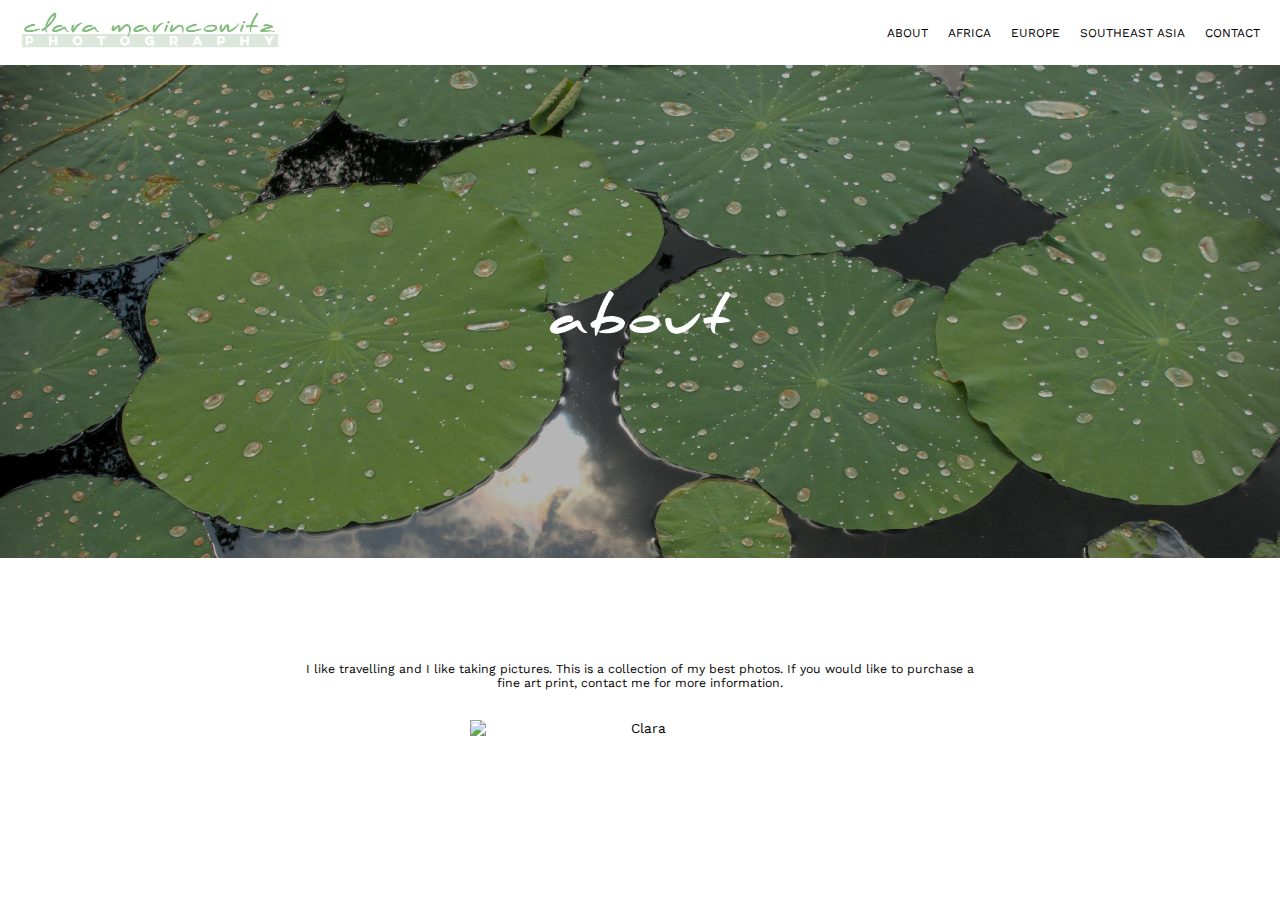
==== index.html @ 0cf4aa8b "France photos added" ====
<!DOCTYPE html>
<html lang="en">
<head>
    <meta charset="UTF-8">
    <meta name="viewport" content="width=device-width, initial-scale=1.0">
    <title>Clara Marincowitz Photography</title>
    <link rel="stylesheet" href="styles.css">
    <link href="https://fonts.googleapis.com/css2?family=Work+Sans:wght@400;700&display=swap" rel="stylesheet">
</head>
<body>
    <div class="container">
        <header>
            <div class="header-content">
                <h1>
                    <img src="images/logo.jpg" alt="Clara Marincowitz Photography Logo">
                </h1>
            <nav>
                <ul>
                    <li><a href="index.html">ABOUT</a></li>
                    <li><a href="africa.html">AFRICA</a></li>
                    <li><a href="europe.html">EUROPE</a></li>
                    <li><a href="southeastasia.html">SOUTHEAST ASIA</a></li>
                    <li><a href="contact.html">CONTACT</a></li>
                </ul>
            </nav>
        </div>
        </header>
        <main>
            <section id = "banner">
                <img src="images/about.jpg" alt="Water Lilies">
            </section>
            <section id="about">
                
                <div class="centered-text">
                    <p> I like travelling and I like taking pictures. This is a collection of my best photos. If you would like to purchase a fine art print, contact me for more information. </p>
                </div>
                
                                     
                <div class="centered-image-container">
                    <img class="centered-image" src="images/clara.jpg" alt="Clara">
                </div>
<!--
                <div class="role">
                    <h3>Presidents</h3>
                    <p>The presidents are responsible for discipline and control in the Chapter. The President is also responsible for reporting to the National Vice President where Chapter growth and updating of member lists is concerned.</p>
                </div>
                <div class="role">
                    <h3>Vice Presidents</h3>
                    <p>The Vice President will be the PRO for the Chapter, and is responsible for promoting the Chapter and the events organized by the Chapter. The Vice President is to notify all the other Vice Presidents or Presidents as well as the National President, National Vice President and National PRO of all events organized by his Chapter as well as all other Biking events that his Chapter plans to attend. This is to ensure that the events being organized by a chapter can be supported by the other chapters, and when other events are attended all members camp in the same spot and that someone gets appointed to keep enough space for all the members attending the event.</p>
                </div>
                <div class="role">
                    <h3>Treasurer</h3>
                    <p>The Treasurer is responsible for ALL the financial details, banking and control of all moneys linked to the Chapter. A treasurer is only appointed if the specific chapter so requires.</p>
                </div>
                <div class="role">
                    <h3>Road Captains</h3>
                    <p>Road Captains traveling in groups can have a all chapters travel. It is the responsibility of the appointed Road Captain to see to the safety of the members riding in the group. The Road Captain will also plan the trips decided on and liaise with other chapters Road Captains joining on route. A Road Captain is only appointed if the specific chapter so requires.</p>
                </div>
-->
            </section>
        </main>
        <footer>

        </footer>
    </div>
</body>
</html>
---- styles.css ----
html {
    overflow-y: scroll;
}

body, h1, h2, h3, p {
    margin: 0;
    padding: 0;
}

.container {
    width: 100%;
    margin: 0 auto;
}

header h1 {
    margin: 0.1em 0; /* 0.5em */
    margin-left: 20px;
    text-align: left; /* This will center the contents of the h1 tag */
}

header h1 img {
    max-width: 30%; /* This ensures the image is responsive and fits within its container */
    height: auto; /* This maintains the aspect ratio of the image 
    display: inline-block; /* This allows text-align center to work on the image */
}

.header-content {
    display: flex;
    justify-content: space-between; /* Distribute space between logo and nav */
    align-items: center; /* Center items vertically */
}

nav ul {
    display: flex;
    list-style-type: none;
    padding: 0;
    margin: 0;
    align-items: center; /* Center items vertically if your nav has multiple lines */
}

nav ul li {
    display: inline;
    margin-right: 20px;
}

nav ul li a {
    text-decoration: none;
    color: #000;
    font-family: 'Work Sans', sans-serif; /* Using the imported Work Sans font */
    font-size: 0.75em;
    white-space: nowrap; 
}

#banner img {
    max-width: 100%; /* This ensures the image is responsive and fits within its container */
    height: auto;
    margin-bottom: 100px
}

h1 {
    font-size: 3em;
    margin-top: 0.5em;
}

main {
    background: #fff;
}

.linked-images {
    text-align: center
}

.linked-images a {
    /* display: inline-block*/
    margin-right: 30px;  /* Adds space between the images */

    text-decoration: none;
    color: #000;
    font-family: 'Work Sans', sans-serif; /* Using the imported Work Sans font */
    font-size: 0.75em;
}

/* Removes margin from the last image */

.linked-images a:last-child {
    margin-right: 0;  
}

.linked-images img {
    max-width: 25%; 
    height: auto;
}

/*
.flex-center {
    display: flex;
    justify-content: center;
}

.flex-center-w40 {
    display: flex;
    justify-content: center;
    width: 40%;
    height: auto;
}
*/

#about {
/*    padding: 100px;*/
    font-family: 'Work Sans', sans-serif;
    font-size: 0.85em;
    text-align: center;
    margin-left: 300px;
    margin-right: 300px
}

.role {
    margin-bottom: 0px;
}

.role h3 {
    font-size: 1.5em;
    color: #000;
    margin-bottom: 5px;
    font-family: 'Work Sans', sans-serif; /* Using the imported Work Sans font */
}

.role p {
    font-size: 1em;
    line-height: 1.5;
    color: #333;
    font-family: 'Work Sans', sans-serif;
}

footer {
    text-align: center;
    padding: 10px;
    margin-bottom: 100px
}

footer img {
    width: 32px;
    height: 32px;
    margin: 0 10px;
}

/* ...previous CSS... */

footer img {
    width: 32px;
    height: 32px;
    margin: 0 10px;
}

/* Additional Styles */

h2 {
    padding-top: 100px;
    text-align: center
}

h2 img {
    max-width: 90%; /* This ensures the image is responsive and fits within its container */
    height: auto; /* This maintains the aspect ratio of the image 
    display: inline-block; /* This allows text-align center to work on the image */
}


/*DELETE LATER?

/* Utility classes for images to be used in HTML */
.img-placeholder {
    background-color: #ccc;
    width: 100%; /* Adjust as needed */
    height: 200px; /* Adjust as needed */
    display: block;
    color: #333;
    text-align: center;
    line-height: 200px; /* Same as height to center text vertically */
    font-size: 1em;
    margin-bottom: 20px;
}

/* Responsive design adjustments */
@media (max-width: 768px) {
    .container {
        width: 95%;
    }

    nav ul li {
        display: block;
        margin-bottom: 10px;
    }

    nav ul li a {
        display: block;
    }

    .role {
        padding: 10px;
    }
}
*/

.photos-content {
    text-align: center;
}

.photos-content img {
    display: block;
    margin: 10px auto;
}

.image-container {
    display: flex;
    justify-content: center;
    align-items: center;
    gap: 30px; /* This creates space between the images */
    margin-top: 10px; /* This adds space above the images */
    margin-bottom: 30px;
}

.side-by-side-image {
    width: 30%; /* Adjust this value to control image size */
    max-width: 500px; /* Optional: set a maximum width for larger screens */
    height: auto;
}

.centered-image-container {
    display: flex;
    justify-content: center;
    margin-top: 30px; /* Adds space between the top images and the centered image */
    margin-bottom: 30px;
}

.centered-image {
    width: 50%; /* Adjust this value to control the size of the centered image */
    max-width: 800px; /* Optional: set a maximum width for larger screens */
    height: auto;
}

.centered-text {
    display: flex;
    justify-content: center;
    font-family: 'Work Sans', sans-serif;
    font-size: 0.9em;
    text-align: center;
}
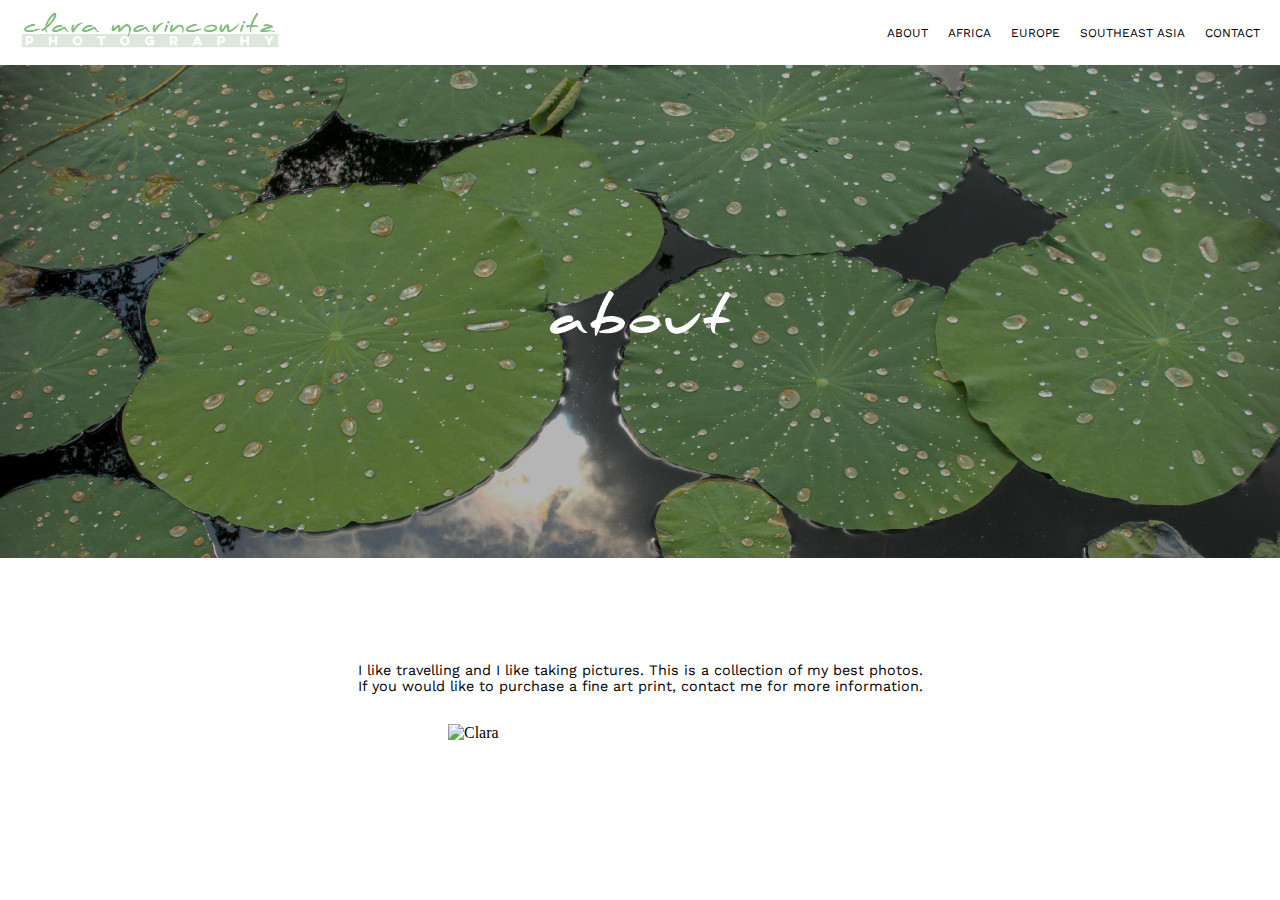
==== commit c1b12c08: "about page fix" ====
--- a/index.html
+++ b/index.html
@@ -29,39 +29,16 @@
             <section id = "banner">
                 <img src="images/about.jpg" alt="Water Lilies">
             </section>
+            
             <section id="about">
                 
                 <div class="centered-text">
-                    <p> I like travelling and I like taking pictures. This is a collection of my best photos. If you would like to purchase a fine art print, contact me for more information. </p>
+                    <p> I like travelling and I like taking pictures. This is a collection of my best photos.<br>If you would like to purchase a fine art print, contact me for more information. </p>
+                </div>
+                                  
+                <div class="about-centered-image-container">
+                    <img class="about-centered-image" src="images/clara.jpg" alt="Clara">
                 </div>
                 
-                                     
-                <div class="centered-image-container">
-                    <img class="centered-image" src="images/clara.jpg" alt="Clara">
-                </div>
-<!--
-                <div class="role">
-                    <h3>Presidents</h3>
-                    <p>The presidents are responsible for discipline and control in the Chapter. The President is also responsible for reporting to the National Vice President where Chapter growth and updating of member lists is concerned.</p>
-                </div>
-                <div class="role">
-                    <h3>Vice Presidents</h3>
-                    <p>The Vice President will be the PRO for the Chapter, and is responsible for promoting the Chapter and the events organized by the Chapter. The Vice President is to notify all the other Vice Presidents or Presidents as well as the National President, National Vice President and National PRO of all events organized by his Chapter as well as all other Biking events that his Chapter plans to attend. This is to ensure that the events being organized by a chapter can be supported by the other chapters, and when other events are attended all members camp in the same spot and that someone gets appointed to keep enough space for all the members attending the event.</p>
-                </div>
-                <div class="role">
-                    <h3>Treasurer</h3>
-                    <p>The Treasurer is responsible for ALL the financial details, banking and control of all moneys linked to the Chapter. A treasurer is only appointed if the specific chapter so requires.</p>
-                </div>
-                <div class="role">
-                    <h3>Road Captains</h3>
-                    <p>Road Captains traveling in groups can have a all chapters travel. It is the responsibility of the appointed Road Captain to see to the safety of the members riding in the group. The Road Captain will also plan the trips decided on and liaise with other chapters Road Captains joining on route. A Road Captain is only appointed if the specific chapter so requires.</p>
-                </div>
--->
             </section>
-        </main>
-        <footer>
 
-        </footer>
-    </div>
-</body>
-</html>
--- a/styles.css
+++ b/styles.css
@@ -105,15 +105,6 @@
 }
 */
 
-#about {
-/*    padding: 100px;*/
-    font-family: 'Work Sans', sans-serif;
-    font-size: 0.85em;
-    text-align: center;
-    margin-left: 300px;
-    margin-right: 300px
-}
-
 .role {
     margin-bottom: 0px;
 }
@@ -123,13 +114,6 @@
     color: #000;
     margin-bottom: 5px;
     font-family: 'Work Sans', sans-serif; /* Using the imported Work Sans font */
-}
-
-.role p {
-    font-size: 1em;
-    line-height: 1.5;
-    color: #333;
-    font-family: 'Work Sans', sans-serif;
 }
 
 footer {
@@ -239,10 +223,29 @@
     height: auto;
 }
 
+.about-centered-image-container {
+    display: flex;
+    justify-content: center;
+    margin-top: 30px; /* Adds space between the top images and the centered image */
+    margin-bottom: 100px;
+}
+
+.about-centered-image {
+    width: 30%; /* Adjust this value to control the size of the centered image */
+    max-width: 800px; /* Optional: set a maximum width for larger screens */
+    height: auto;
+}
+
 .centered-text {
     display: flex;
     justify-content: center;
+    align-items: center;
     font-family: 'Work Sans', sans-serif;
     font-size: 0.9em;
-    text-align: center;
+    text-align: justify; /* This justifies the text */
+}
+
+.centered-text p {
+    max-width: 600px; /* Adjust this value to your desired width */
+    padding: 0 50px; /* This adds some padding on the sides */
 }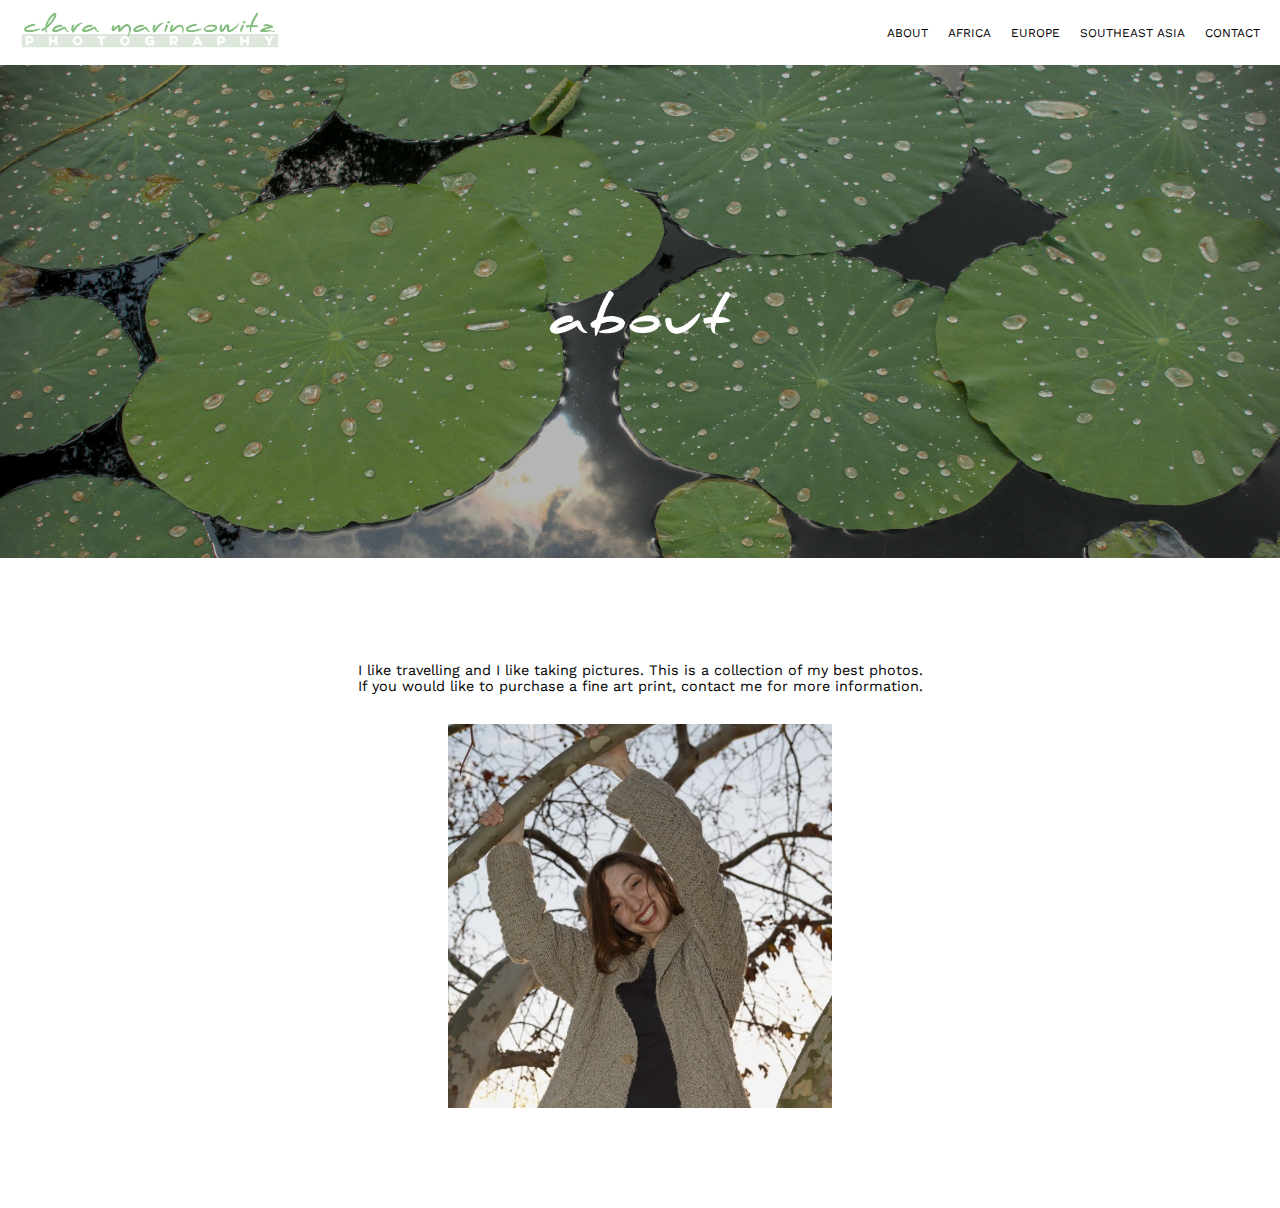
==== commit f072ae02: "clara photo fix" ====
--- a/index.html
+++ b/index.html
@@ -25,6 +25,7 @@
             </nav>
         </div>
         </header>
+        
         <main>
             <section id = "banner">
                 <img src="images/about.jpg" alt="Water Lilies">
@@ -37,8 +38,9 @@
                 </div>
                                   
                 <div class="about-centered-image-container">
-                    <img class="about-centered-image" src="images/clara.jpg" alt="Clara">
+                    <img class="about-centered-image" src="images/clara_photo.JPG" alt="Clara">
                 </div>
                 
             </section>
+        </main>
 
--- a/styles.css
+++ b/styles.css
@@ -248,4 +248,4 @@
 .centered-text p {
     max-width: 600px; /* Adjust this value to your desired width */
     padding: 0 50px; /* This adds some padding on the sides */
-}+}
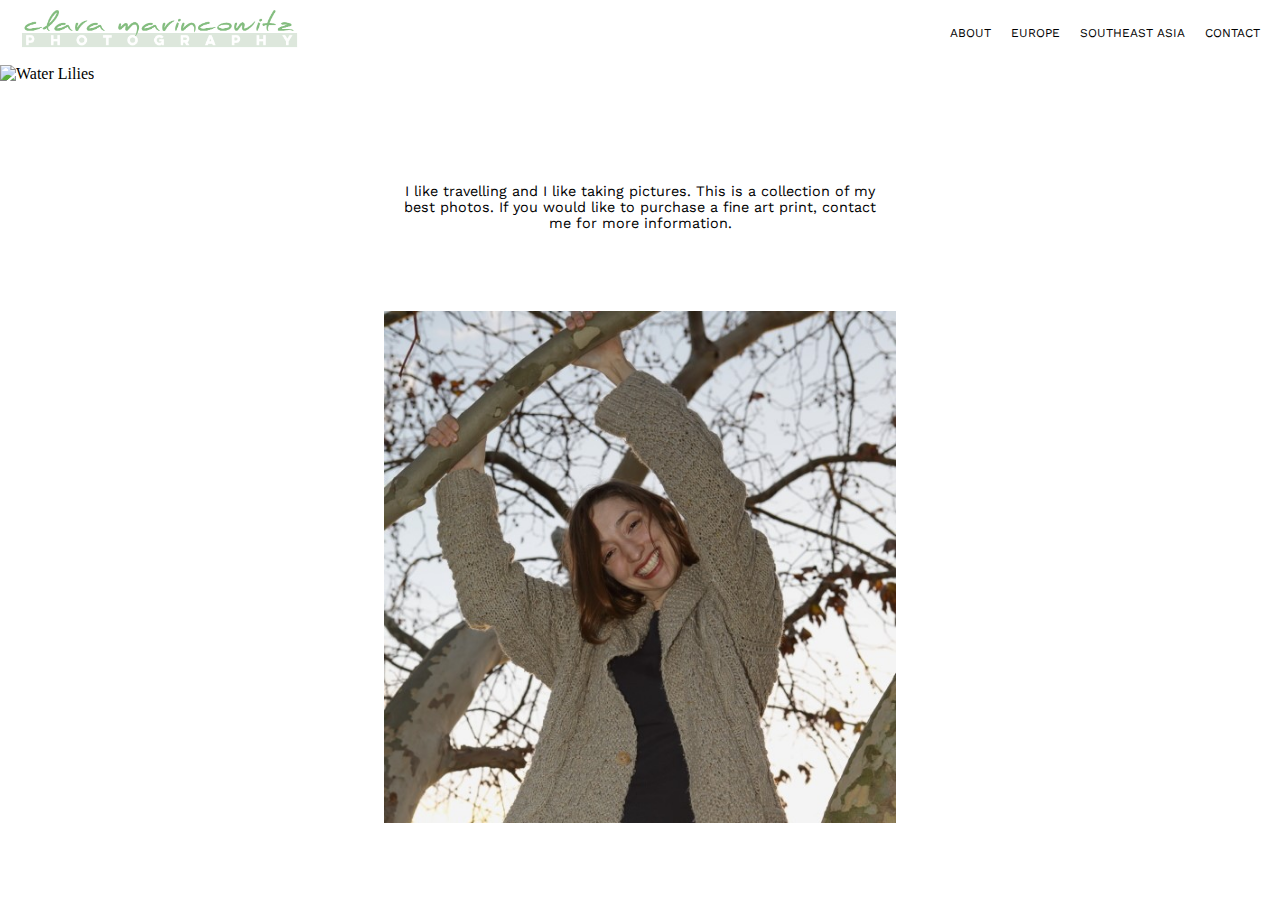
==== commit 051cc7ed: "Add missing closing tags" ====
--- a/index.html
+++ b/index.html
@@ -14,33 +14,34 @@
                 <h1>
                     <img src="images/logo.jpg" alt="Clara Marincowitz Photography Logo">
                 </h1>
-            <nav>
-                <ul>
-                    <li><a href="index.html">ABOUT</a></li>
-                    <li><a href="africa.html">AFRICA</a></li>
-                    <li><a href="europe.html">EUROPE</a></li>
-                    <li><a href="southeastasia.html">SOUTHEAST ASIA</a></li>
-                    <li><a href="contact.html">CONTACT</a></li>
-                </ul>
-            </nav>
-        </div>
+                <nav>
+                    <ul>
+                        <li><a href="index.html">ABOUT</a></li>
+                        <li><a href="europe.html">EUROPE</a></li>
+                        <li><a href="southeastasia.html">SOUTHEAST ASIA</a></li>
+                        <li><a href="contact.html">CONTACT</a></li>
+                    </ul>
+                </nav>
+            </div>
         </header>
         
         <main>
             <section id = "banner">
-                <img src="images/about.jpg" alt="Water Lilies">
+                <img src="images/banners/about.jpg" alt="Water Lilies">
             </section>
             
             <section id="about">
                 
                 <div class="centered-text">
-                    <p> I like travelling and I like taking pictures. This is a collection of my best photos.<br>If you would like to purchase a fine art print, contact me for more information. </p>
+                    <p> I like travelling and I like taking pictures. This is a collection of my best photos. If you would like to purchase a fine art print, contact me for more information. </p>
                 </div>
                                   
                 <div class="about-centered-image-container">
-                    <img class="about-centered-image" src="images/clara_photo.JPG" alt="Clara">
+                    <img class="about-centered-image" src="images/about/clara_photo.JPG" alt="Clara">
                 </div>
                 
             </section>
         </main>
-
+        
+    </div>
+</body>
--- a/styles.css
+++ b/styles.css
@@ -20,8 +20,8 @@
 
 header h1 img {
     max-width: 30%; /* This ensures the image is responsive and fits within its container */
-    height: auto; /* This maintains the aspect ratio of the image 
-    display: inline-block; /* This allows text-align center to work on the image */
+    min-width: 220px;
+    height: auto; 
 }
 
 .header-content {
@@ -73,11 +73,6 @@
 .linked-images a {
     /* display: inline-block*/
     margin-right: 30px;  /* Adds space between the images */
-
-    text-decoration: none;
-    color: #000;
-    font-family: 'Work Sans', sans-serif; /* Using the imported Work Sans font */
-    font-size: 0.75em;
 }
 
 /* Removes margin from the last image */
@@ -90,20 +85,6 @@
     max-width: 25%; 
     height: auto;
 }
-
-/*
-.flex-center {
-    display: flex;
-    justify-content: center;
-}
-
-.flex-center-w40 {
-    display: flex;
-    justify-content: center;
-    width: 40%;
-    height: auto;
-}
-*/
 
 .role {
     margin-bottom: 0px;
@@ -195,43 +176,89 @@
     margin: 10px auto;
 }
 
+/* photo pages image formatting */
+
 .image-container {
     display: flex;
     justify-content: center;
     align-items: center;
-    gap: 30px; /* This creates space between the images */
-    margin-top: 10px; /* This adds space above the images */
+    gap: 30px;
+    margin-top: 10px;
     margin-bottom: 30px;
 }
 
 .side-by-side-image {
-    width: 30%; /* Adjust this value to control image size */
-    max-width: 500px; /* Optional: set a maximum width for larger screens */
+    width: 30%;
+    max-width: 500px;
     height: auto;
 }
 
 .centered-image-container {
     display: flex;
     justify-content: center;
-    margin-top: 30px; /* Adds space between the top images and the centered image */
+    margin-top: 30px;
     margin-bottom: 30px;
 }
 
 .centered-image {
-    width: 50%; /* Adjust this value to control the size of the centered image */
-    max-width: 800px; /* Optional: set a maximum width for larger screens */
-    height: auto;
-}
+    width: 50%;
+    max-width: 800px;
+    height: auto;
+}
+
+/* Tooltip styles */
+
+.image-wrapper {
+    position: relative;
+    display: inline-block;
+    width: 30%; /* Match the width of side-by-side-image */
+}
+
+.centered-image-container .image-wrapper {
+    width: 50%; /* Match the width of centered-image */
+}
+
+.image-wrapper img {
+    width: 100%;
+    height: auto;
+}
+
+.tooltip {
+    visibility: hidden;
+    width: 80%;
+    background-color: rgba(0, 0, 0, 0.7);
+    color: #fff;
+    text-align: center;
+    border-radius: 6px;
+    padding: 10px;
+    position: absolute;
+    z-index: 1;
+    top: 50%;
+    left: 50%;
+    transform: translate(-50%, -50%);
+    opacity: 0;
+    transition: opacity 0.3s;
+    font-family: 'Work Sans', sans-serif;
+    font-size: 14px;
+    line-height: 1.4;
+}
+
+.image-wrapper:hover .tooltip {
+    visibility: visible;
+    opacity: 1;
+}
+
+/* about page text and image formatting */
 
 .about-centered-image-container {
     display: flex;
     justify-content: center;
-    margin-top: 30px; /* Adds space between the top images and the centered image */
-    margin-bottom: 100px;
+    margin-top: 80px; /* Adds space between the top images and the centered image */
+    margin-bottom: 80px;
 }
 
 .about-centered-image {
-    width: 30%; /* Adjust this value to control the size of the centered image */
+    width: 40%; /* Adjust this value to control the size of the centered image */
     max-width: 800px; /* Optional: set a maximum width for larger screens */
     height: auto;
 }
@@ -242,10 +269,148 @@
     align-items: center;
     font-family: 'Work Sans', sans-serif;
     font-size: 0.9em;
-    text-align: justify; /* This justifies the text */
+    text-align: center; 
 }
 
 .centered-text p {
     max-width: 600px; /* Adjust this value to your desired width */
-    padding: 0 50px; /* This adds some padding on the sides */
-}
+    padding: 0 400px; /* This adds some padding on the sides */
+}
+
+/*MOBILE SITE*/
+
+@media screen and (max-width: 768px) {
+    
+/*Displays photos on mobile site underneath each other */
+    
+    .image-container {
+        flex-direction: column;
+        gap: 10px;
+        margin-top: 10px;
+        margin-bottom: 0px;
+    }
+    
+    .centered-image-container {
+        margin-top: 10px; /* Adds space between the top images and the centered image */
+        margin-bottom: 0px;
+    }
+    
+    .side-by-side-image {
+        width: 100%;
+    }
+    
+    .centered-image {
+        width: 100%;
+    }
+    
+/* remove tooltip from mobile site */
+    
+    .image-wrapper {
+        width: 100% !important;
+        display: flex;
+        justify-content: center;
+    }
+
+    .tooltip {
+        display: none;
+    }
+    
+/* Changes display for logo and navbar in mobile site */
+    
+    .header-content {
+        flex-direction: column;
+        align-items: center;
+    }
+
+    header h1 {
+        margin: 10px 0;
+        text-align: center;
+        margin-bottom: 0px;
+    }
+
+    header h1 img {
+        max-width: 80%;
+        min-width: 150px;
+    }
+
+    nav {
+        width: 100%;
+        overflow-x: auto;
+    }
+
+    nav ul {
+        flex-direction: row;
+        justify-content: center;
+        flex-wrap: nowrap;
+        width: 100%;
+    }
+
+    nav ul li {
+        margin: 0 5px;
+    }
+
+    nav ul li a {
+        font-size: 0.6em;
+        padding: 5px 3px;
+    }
+    
+/* changes display for country links in mobile site */
+    
+    .linked-images {
+        display: flex;
+        flex-direction: column;
+        align-items: center;
+        gap: 20px;
+    }
+
+    .linked-images a {
+        display: flex;
+        justify-content: center;
+        width: 100%;
+        margin-right: 0;
+    }
+
+    .linked-images img {
+        max-width: 100%;
+        height: auto;
+    }
+    
+/* changes display for banners in mobile site */
+    #banner img {
+        max-width: 100%; /* This ensures the image is responsive and fits within its container */
+        height: auto;
+        margin-top: 10px;
+        margin-bottom: 15px;
+    }
+    
+/* changes display for about content in mobile site */
+    
+    .about-centered-image-container {
+        display: flex;
+        justify-content: center;
+        margin-top: 20px; /* Adds space between the top images and the centered image */
+        margin-bottom: 80px;
+    }
+
+    .about-centered-image {
+        width: 50%; /* Adjust this value to control the size of the centered image */
+        max-width: 800px; /* Optional: set a maximum width for larger screens */
+        height: auto;
+    }
+
+    .centered-text {
+        display: flex;
+        justify-content: center;
+        align-items: center;
+        font-family: 'Work Sans', sans-serif;
+        font-size: 0.6em;
+        text-align: justify; /* This justifies the text */
+    }
+
+    .centered-text p {
+        max-width: 600px; /* Adjust this value to your desired width */
+        padding: 0 50px; /* This adds some padding on the sides */    
+    }
+
+}
+    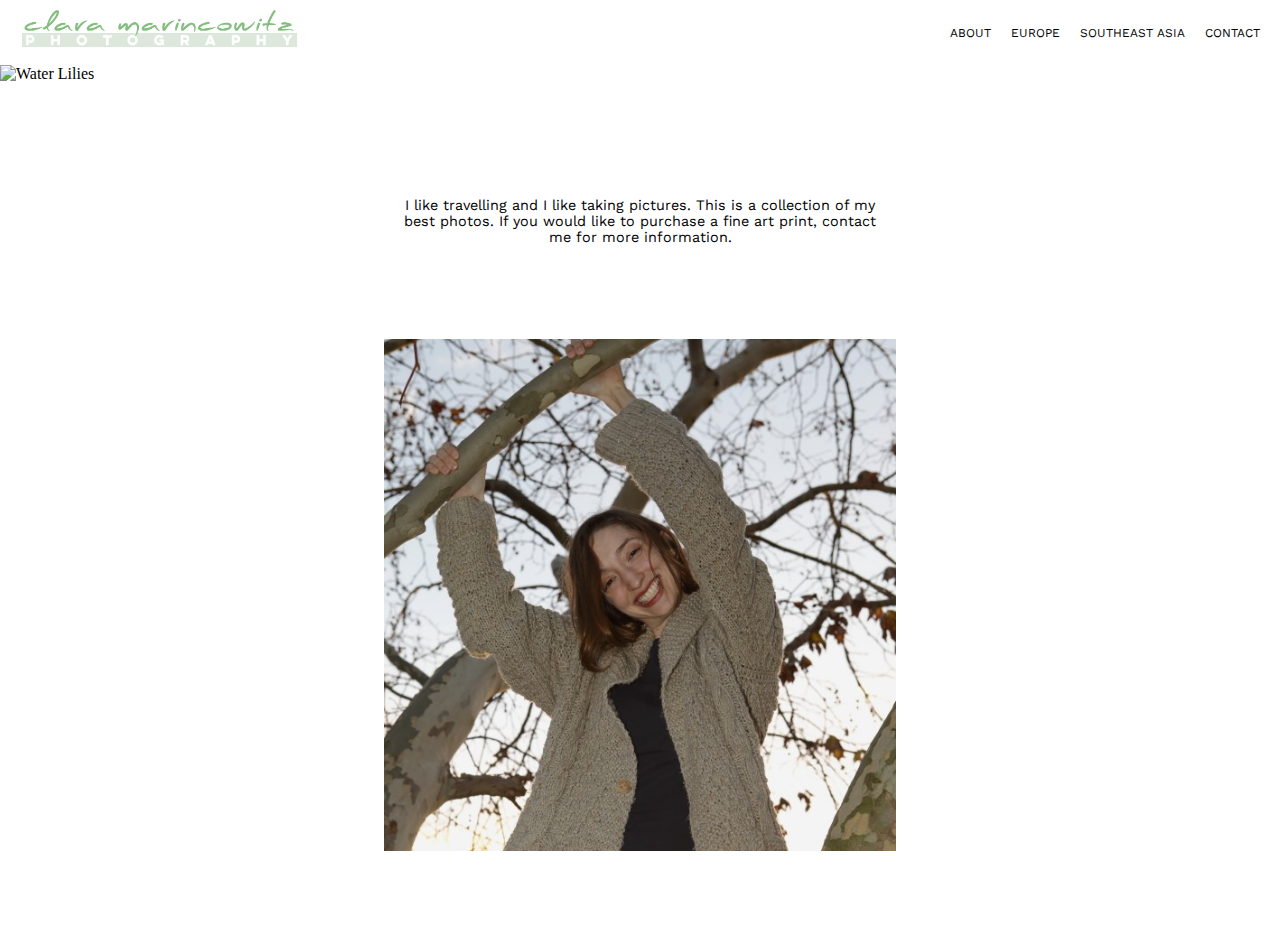
==== commit fb1cbcae: "Fix linked images weird underline" ====
--- a/index.html
+++ b/index.html
@@ -45,3 +45,4 @@
         
     </div>
 </body>
+</html>
--- a/styles.css
+++ b/styles.css
@@ -1,16 +1,18 @@
 html {
-    overflow-y: scroll;
-}
-
-body, h1, h2, h3, p {
-    margin: 0;
-    padding: 0;
+    overflow-y: scroll; /* ensures that a vertical scrollbar is always present on the page */
+}
+
+body, h1 { 
+    margin: 0; /*ensures that content displays to edge of page */
+    padding: 0; /*ensures that content displays to edge of page */
 }
 
 .container {
-    width: 100%;
+    width: 100%; /* creating responsive layouts or centering content within a page */
     margin: 0 auto;
 }
+
+/* Logo formatting */
 
 header h1 {
     margin: 0.1em 0; /* 0.5em */
@@ -29,6 +31,13 @@
     justify-content: space-between; /* Distribute space between logo and nav */
     align-items: center; /* Center items vertically */
 }
+
+h1 {
+    font-size: 3em;
+    margin-top: 0.5em;
+}
+
+/* Navigation bar formatting */
 
 nav ul {
     display: flex;
@@ -51,132 +60,40 @@
     white-space: nowrap; 
 }
 
+/* Banner image formatting */
+
+main {
+    background: #fff; /* ensures a white background */
+}
+
 #banner img {
     max-width: 100%; /* This ensures the image is responsive and fits within its container */
     height: auto;
     margin-bottom: 100px
 }
 
-h1 {
-    font-size: 3em;
-    margin-top: 0.5em;
-}
-
-main {
-    background: #fff;
-}
+/* Country links formatting */
 
 .linked-images {
-    text-align: center
+    text-align: center;
 }
 
 .linked-images a {
-    /* display: inline-block*/
     margin-right: 30px;  /* Adds space between the images */
-}
-
-/* Removes margin from the last image */
-
-.linked-images a:last-child {
+    text-decoration: none;
+}
+
+.linked-images a:last-child { /* Removes margin from the last image */
     margin-right: 0;  
 }
 
 .linked-images img {
     max-width: 25%; 
     height: auto;
-}
-
-.role {
-    margin-bottom: 0px;
-}
-
-.role h3 {
-    font-size: 1.5em;
-    color: #000;
-    margin-bottom: 5px;
-    font-family: 'Work Sans', sans-serif; /* Using the imported Work Sans font */
-}
-
-footer {
-    text-align: center;
-    padding: 10px;
-    margin-bottom: 100px
-}
-
-footer img {
-    width: 32px;
-    height: 32px;
-    margin: 0 10px;
-}
-
-/* ...previous CSS... */
-
-footer img {
-    width: 32px;
-    height: 32px;
-    margin: 0 10px;
-}
-
-/* Additional Styles */
-
-h2 {
-    padding-top: 100px;
-    text-align: center
-}
-
-h2 img {
-    max-width: 90%; /* This ensures the image is responsive and fits within its container */
-    height: auto; /* This maintains the aspect ratio of the image 
-    display: inline-block; /* This allows text-align center to work on the image */
-}
-
-
-/*DELETE LATER?
-
-/* Utility classes for images to be used in HTML */
-.img-placeholder {
-    background-color: #ccc;
-    width: 100%; /* Adjust as needed */
-    height: 200px; /* Adjust as needed */
-    display: block;
-    color: #333;
-    text-align: center;
-    line-height: 200px; /* Same as height to center text vertically */
-    font-size: 1em;
-    margin-bottom: 20px;
-}
-
-/* Responsive design adjustments */
-@media (max-width: 768px) {
-    .container {
-        width: 95%;
-    }
-
-    nav ul li {
-        display: block;
-        margin-bottom: 10px;
-    }
-
-    nav ul li a {
-        display: block;
-    }
-
-    .role {
-        padding: 10px;
-    }
-}
-*/
-
-.photos-content {
-    text-align: center;
-}
-
-.photos-content img {
-    display: block;
-    margin: 10px auto;
-}
-
-/* photo pages image formatting */
+    margin-bottom: 100px;
+}
+
+/* Photo pages image formatting */
 
 .image-container {
     display: flex;
@@ -206,7 +123,7 @@
     height: auto;
 }
 
-/* Tooltip styles */
+/* tooltip styles */
 
 .image-wrapper {
     position: relative;
@@ -248,7 +165,7 @@
     opacity: 1;
 }
 
-/* about page text and image formatting */
+/* About page text and image formatting */
 
 .about-centered-image-container {
     display: flex;
@@ -352,6 +269,7 @@
     nav ul li a {
         font-size: 0.6em;
         padding: 5px 3px;
+        display: block;
     }
     
 /* changes display for country links in mobile site */
@@ -373,6 +291,7 @@
     .linked-images img {
         max-width: 100%;
         height: auto;
+        margin-bottom: 0px;
     }
     
 /* changes display for banners in mobile site */
